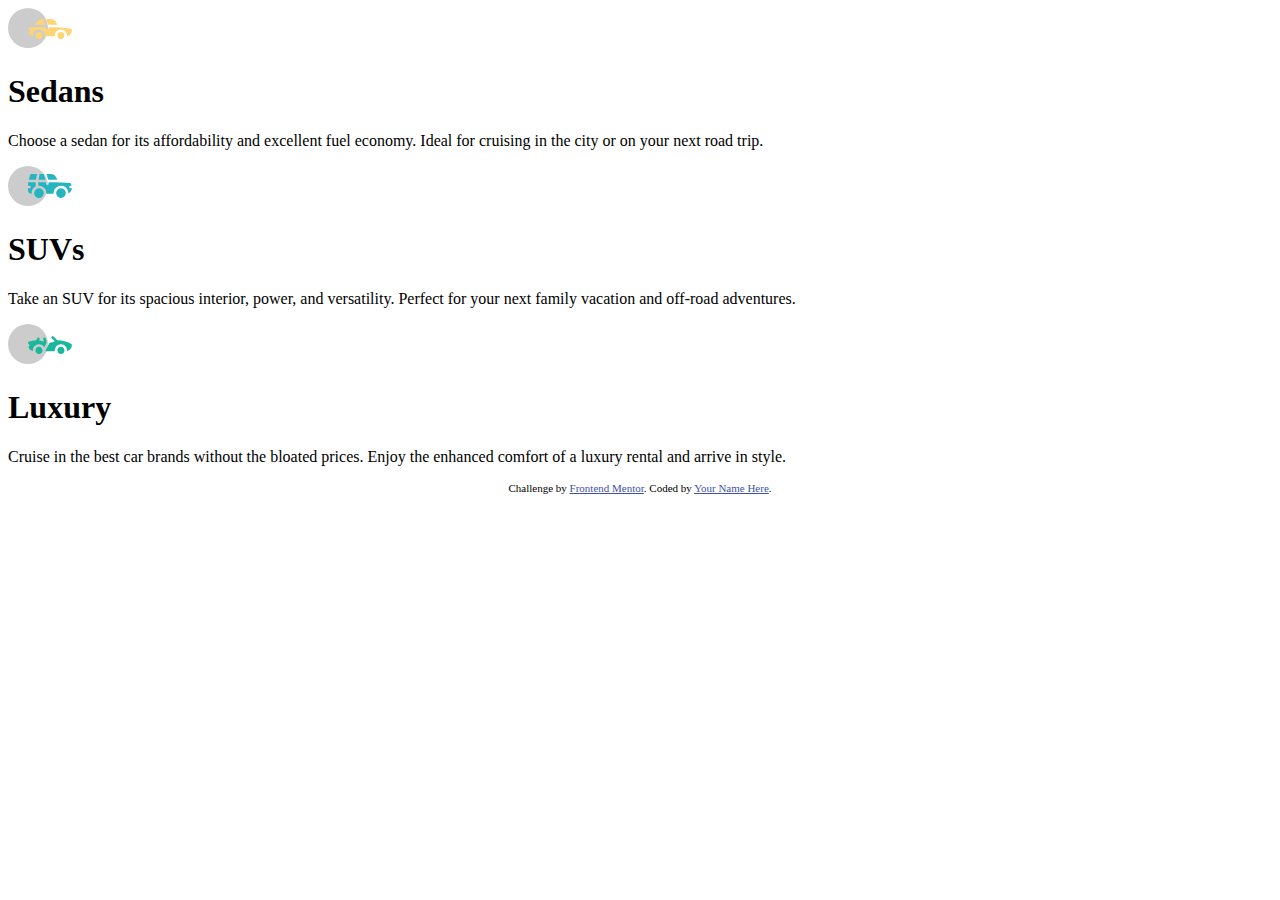
==== 3-column-preview-card-component-main/index.html @ d5c6065d "wrap vehicle types and description inside h1 and p tags" ====
<!DOCTYPE html>
<html lang="en">
<head>
  <meta charset="UTF-8">
  <meta name="viewport" content="width=device-width, initial-scale=1.0"> <!-- displays site properly based on user's device -->

  <link rel="preconnect" href="https://fonts.googleapis.com">
  <link rel="preconnect" href="https://fonts.gstatic.com" crossorigin>
  <link href="https://fonts.googleapis.com/css2?family=Lexend+Deca&display=swap" rel="stylesheet">
  <link href="https://fonts.googleapis.com/css2?family=Big+Shoulders+Display:wght@700&family=Lexend+Deca&display=swap" rel="stylesheet"> 

  <link rel="stylesheet" href="css/styles.css">
  <link rel="icon" type="image/png" sizes="32x32" href="./images/favicon-32x32.png">
  
  <title>Frontend Mentor | 3-column preview card component</title>

  <!-- Feel free to remove these styles or customise in your own stylesheet 👍 -->
  <style>
    .attribution { font-size: 11px; text-align: center; }
    .attribution a { color: hsl(228, 45%, 44%); }
  </style>
</head>
<body>
  
  <div>
    <div>
      <img src="images/icon-sedans.svg" alt="a green sedan icon">
      <h1>Sedans</h1>
      <p>Choose a sedan for its affordability and excellent fuel economy. Ideal for cruising in the city 
      or on your next road trip.</p>
    </div>
  
    <div>
      <img src="images/icon-suvs.svg" alt="a green SUV icon">
      <h1>SUVs</h1>
      <p>Take an SUV for its spacious interior, power, and versatility. Perfect for your next family vacation 
      and off-road adventures.</p>
    </div>

    <div>
      <img src="images/icon-luxury.svg" alt="a green luxury car icon">
      <h1>Luxury</h1>
      <p>Cruise in the best car brands without the bloated prices. Enjoy the enhanced comfort of a luxury 
      rental and arrive in style.</p>
    </div>
  </div>
  
  <div class="attribution">
    Challenge by <a href="https://www.frontendmentor.io?ref=challenge" target="_blank">Frontend Mentor</a>. 
    Coded by <a href="#">Your Name Here</a>.
  </div>
</body>
</html>
---- 3-column-preview-card-component-main/css/styles.css ----
/* mobile */
/* max-width: 375px; */

/* desktop */
/* max-width: 1440px; */

/* for later use: fonts */
    /* font-family: 'Big Shoulders Display', cursive;
    font-family: 'Lexend Deca', sans-serif; */

:root {
    --bright-orange: hsl(31, 77%, 52%);
    --dark-cyan: hsl(184, 100%, 22%);
    --very-dark-cyan: hsl(179, 100%, 13%);

    --transparent-white: hsla(0, 0%, 100%, 0.75);
    --very-light-gray: hsl(0, 0%, 95%);
}
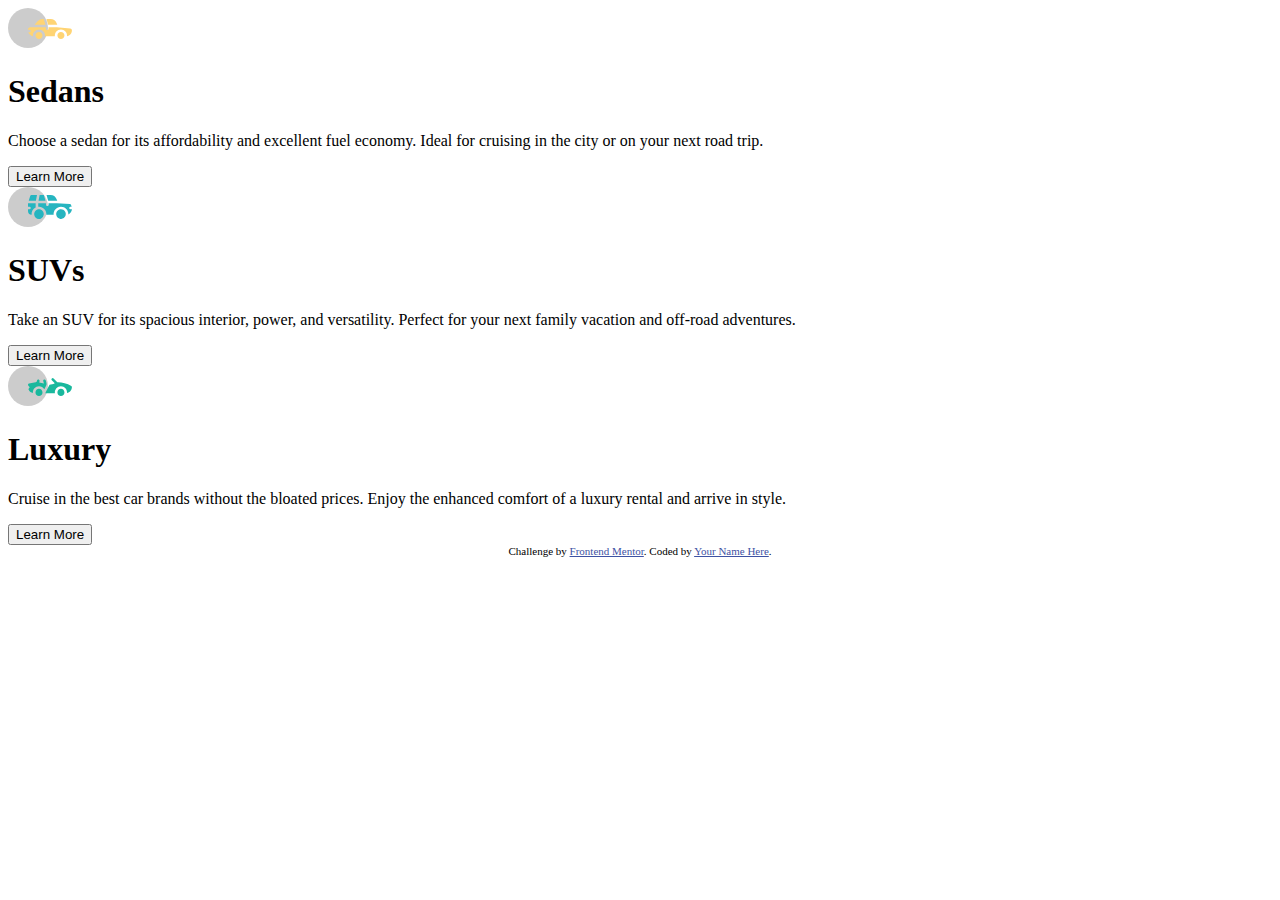
==== commit 4b0c551f: "add a Learn More button for each of 3 divs/columns" ====
--- a/3-column-preview-card-component-main/index.html
+++ b/3-column-preview-card-component-main/index.html
@@ -28,6 +28,7 @@
       <h1>Sedans</h1>
       <p>Choose a sedan for its affordability and excellent fuel economy. Ideal for cruising in the city 
       or on your next road trip.</p>
+      <button>Learn More</button>
     </div>
   
     <div>
@@ -35,6 +36,7 @@
       <h1>SUVs</h1>
       <p>Take an SUV for its spacious interior, power, and versatility. Perfect for your next family vacation 
       and off-road adventures.</p>
+      <button>Learn More</button>
     </div>
 
     <div>
@@ -42,6 +44,7 @@
       <h1>Luxury</h1>
       <p>Cruise in the best car brands without the bloated prices. Enjoy the enhanced comfort of a luxury 
       rental and arrive in style.</p>
+      <button>Learn More</button>
     </div>
   </div>
   
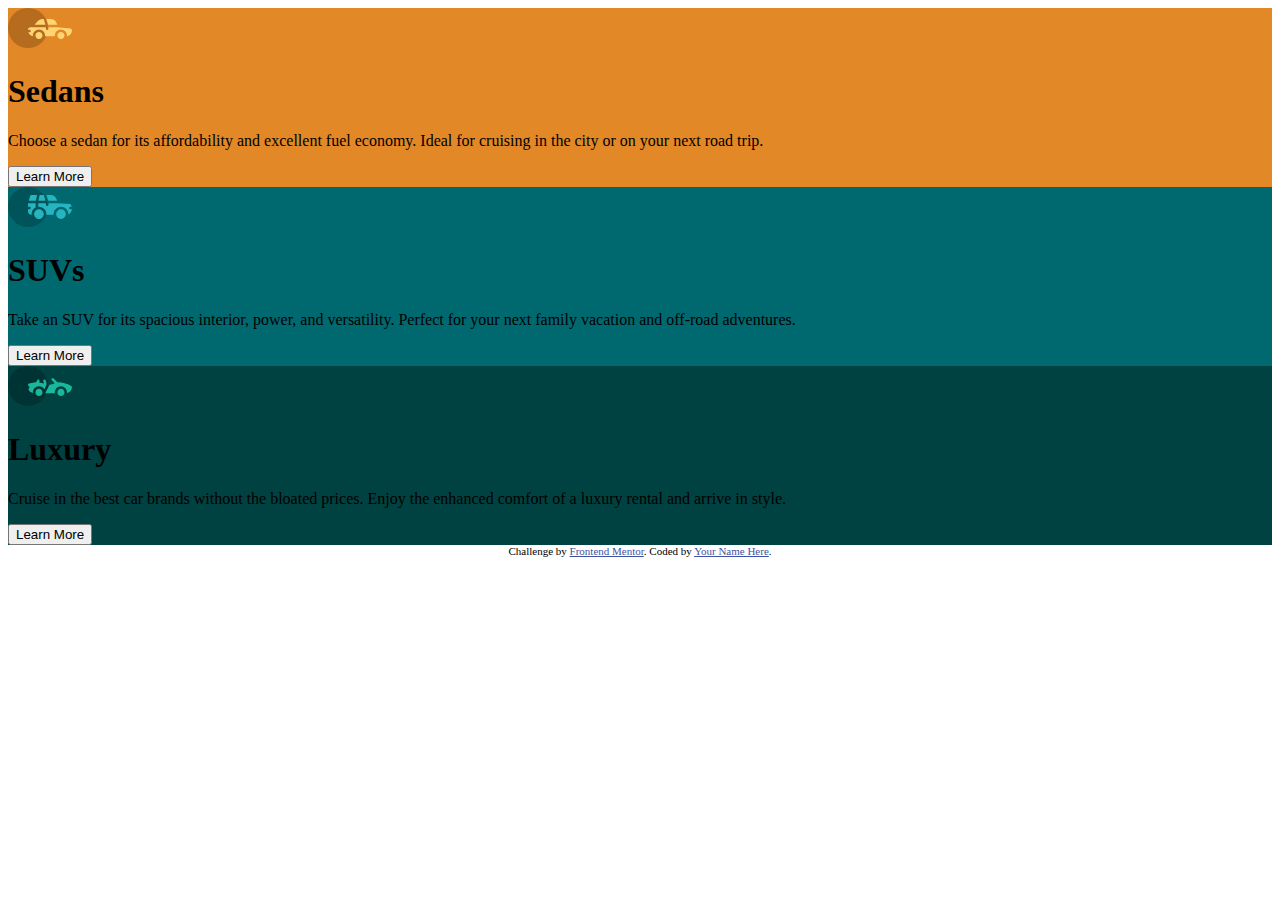
==== commit f19c402e: "replace div tag wrapping 3 divs with a main tag" ====
--- a/3-column-preview-card-component-main/index.html
+++ b/3-column-preview-card-component-main/index.html
@@ -22,8 +22,8 @@
 </head>
 <body>
   
-  <div>
-    <div>
+  <main>
+    <div class="sedan">
       <img src="images/icon-sedans.svg" alt="a green sedan icon">
       <h1>Sedans</h1>
       <p>Choose a sedan for its affordability and excellent fuel economy. Ideal for cruising in the city 
@@ -31,7 +31,7 @@
       <button>Learn More</button>
     </div>
   
-    <div>
+    <div class="suv">
       <img src="images/icon-suvs.svg" alt="a green SUV icon">
       <h1>SUVs</h1>
       <p>Take an SUV for its spacious interior, power, and versatility. Perfect for your next family vacation 
@@ -39,14 +39,14 @@
       <button>Learn More</button>
     </div>
 
-    <div>
+    <div class="luxury">
       <img src="images/icon-luxury.svg" alt="a green luxury car icon">
       <h1>Luxury</h1>
       <p>Cruise in the best car brands without the bloated prices. Enjoy the enhanced comfort of a luxury 
       rental and arrive in style.</p>
       <button>Learn More</button>
     </div>
-  </div>
+  </main>
   
   <div class="attribution">
     Challenge by <a href="https://www.frontendmentor.io?ref=challenge" target="_blank">Frontend Mentor</a>. 
--- a/3-column-preview-card-component-main/css/styles.css
+++ b/3-column-preview-card-component-main/css/styles.css
@@ -15,4 +15,16 @@
 
     --transparent-white: hsla(0, 0%, 100%, 0.75);
     --very-light-gray: hsl(0, 0%, 95%);
+}
+
+.sedan {
+    background-color: var(--bright-orange);
+}
+
+.suv {
+    background-color: var(--dark-cyan);
+}
+
+.luxury {
+    background-color: var(--very-dark-cyan);
 }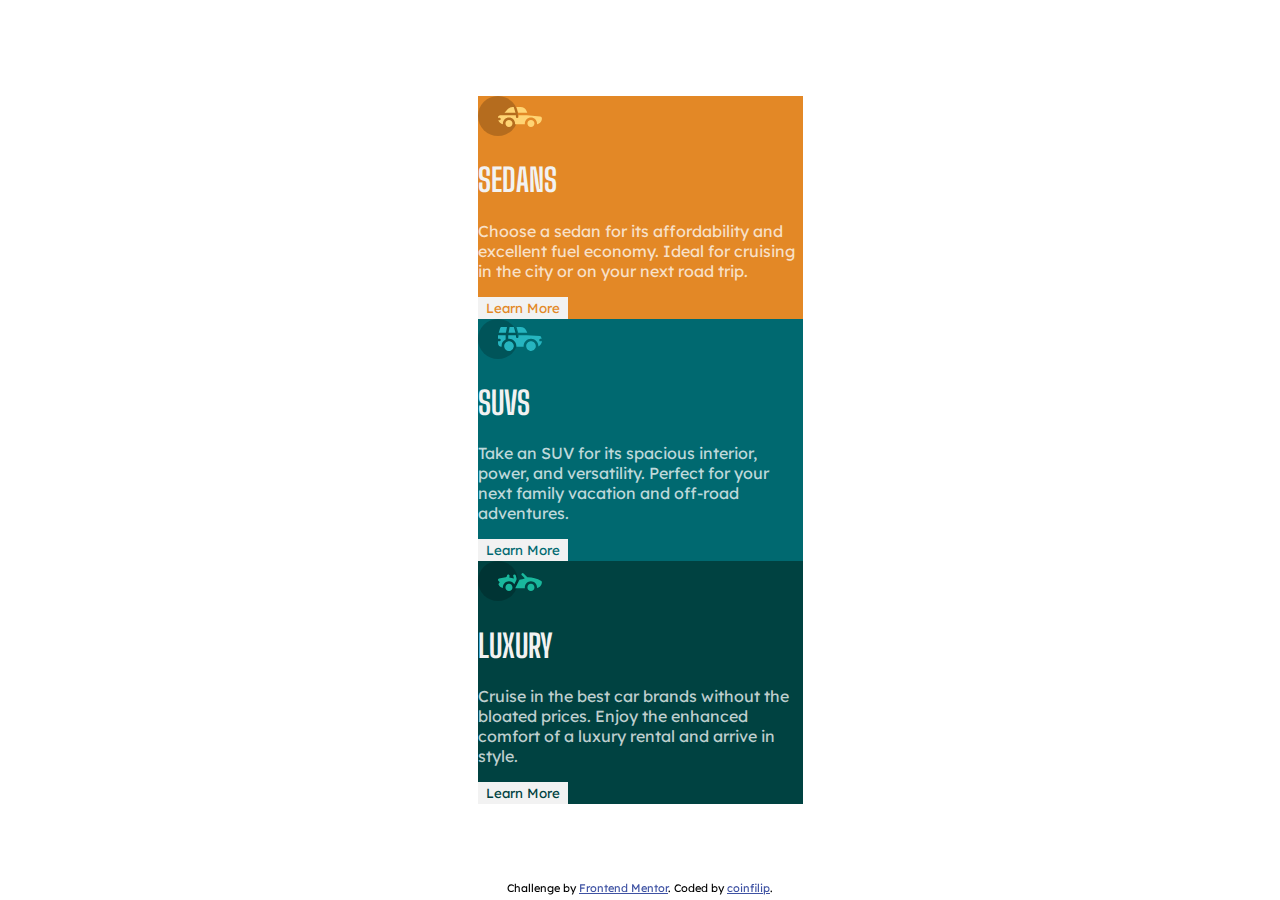
==== commit f14c723e: "add link to FM challenge and github profile for attribution, change font for attribution" ====
--- a/3-column-preview-card-component-main/index.html
+++ b/3-column-preview-card-component-main/index.html
@@ -13,12 +13,6 @@
   <link rel="icon" type="image/png" sizes="32x32" href="./images/favicon-32x32.png">
   
   <title>Frontend Mentor | 3-column preview card component</title>
-
-  <!-- Feel free to remove these styles or customise in your own stylesheet 👍 -->
-  <style>
-    .attribution { font-size: 11px; text-align: center; }
-    .attribution a { color: hsl(228, 45%, 44%); }
-  </style>
 </head>
 <body>
   
@@ -48,9 +42,9 @@
     </div>
   </main>
   
-  <div class="attribution">
-    Challenge by <a href="https://www.frontendmentor.io?ref=challenge" target="_blank">Frontend Mentor</a>. 
-    Coded by <a href="#">Your Name Here</a>.
-  </div>
+  <footer class="attribution">
+    Challenge by <a href="https://www.frontendmentor.io/challenges/3column-preview-card-component-pH92eAR2-" target="_blank">Frontend Mentor</a>. 
+    Coded by <a href="https://github.com/coinfilip" target="_blank">coinfilip</a>.
+  </footer>
 </body>
 </html>--- a/3-column-preview-card-component-main/css/styles.css
+++ b/3-column-preview-card-component-main/css/styles.css
@@ -4,27 +4,99 @@
 /* desktop */
 /* max-width: 1440px; */
 
-/* for later use: fonts */
-    /* font-family: 'Big Shoulders Display', cursive;
-    font-family: 'Lexend Deca', sans-serif; */
-
 :root {
+    /* Primary */
     --bright-orange: hsl(31, 77%, 52%);
     --dark-cyan: hsl(184, 100%, 22%);
     --very-dark-cyan: hsl(179, 100%, 13%);
 
+    /* Neutral */
     --transparent-white: hsla(0, 0%, 100%, 0.75);
     --very-light-gray: hsl(0, 0%, 95%);
 }
 
+* {
+    box-sizing: border-box;
+}
+
+body {
+    margin: 0;
+    display: flex;
+    height: 100vh;
+    align-items: center;
+    justify-content: center;
+}
+
+main {
+    display: flex;
+}
+
+
+
+@media screen, (min-width: 375px) and (max-width: 1439px) {
+    main {
+        max-width: 325px;
+        flex-direction: column;
+    }    
+}
+
+@media screen and (min-width: 1440px) {
+    main {
+        max-width: 920px;
+        flex-direction: row;
+    }    
+}
+
+
+
 .sedan {
     background-color: var(--bright-orange);
+    color: var(--bright-orange);
 }
 
 .suv {
     background-color: var(--dark-cyan);
+    color: var(--dark-cyan);
 }
 
 .luxury {
     background-color: var(--very-dark-cyan);
+    color: var(--very-dark-cyan);
+}
+
+
+
+div h1 {
+    font-family: 'Big Shoulders Display', cursive;
+    text-transform: uppercase;
+    color: var(--very-light-gray);
+}
+
+div p {
+    font-family: 'Lexend Deca', sans-serif;
+    color: var(--transparent-white);
+}
+
+div button {
+    font-family: 'Lexend Deca', sans-serif;
+    background-color: var(--very-light-gray);
+    border: 2px solid var(--very-light-gray);
+    cursor: pointer;
+    color: inherit;
+}
+
+
+
+/* Attribution/Footer section */
+
+.attribution { 
+    font-family: 'Lexend Deca', sans-serif;
+    position: fixed;
+    bottom: 5px;
+    width: 100vw;
+    font-size: 11px; 
+    text-align: center; 
+}
+.attribution a { 
+    color: hsl(228, 45%, 44%); 
 }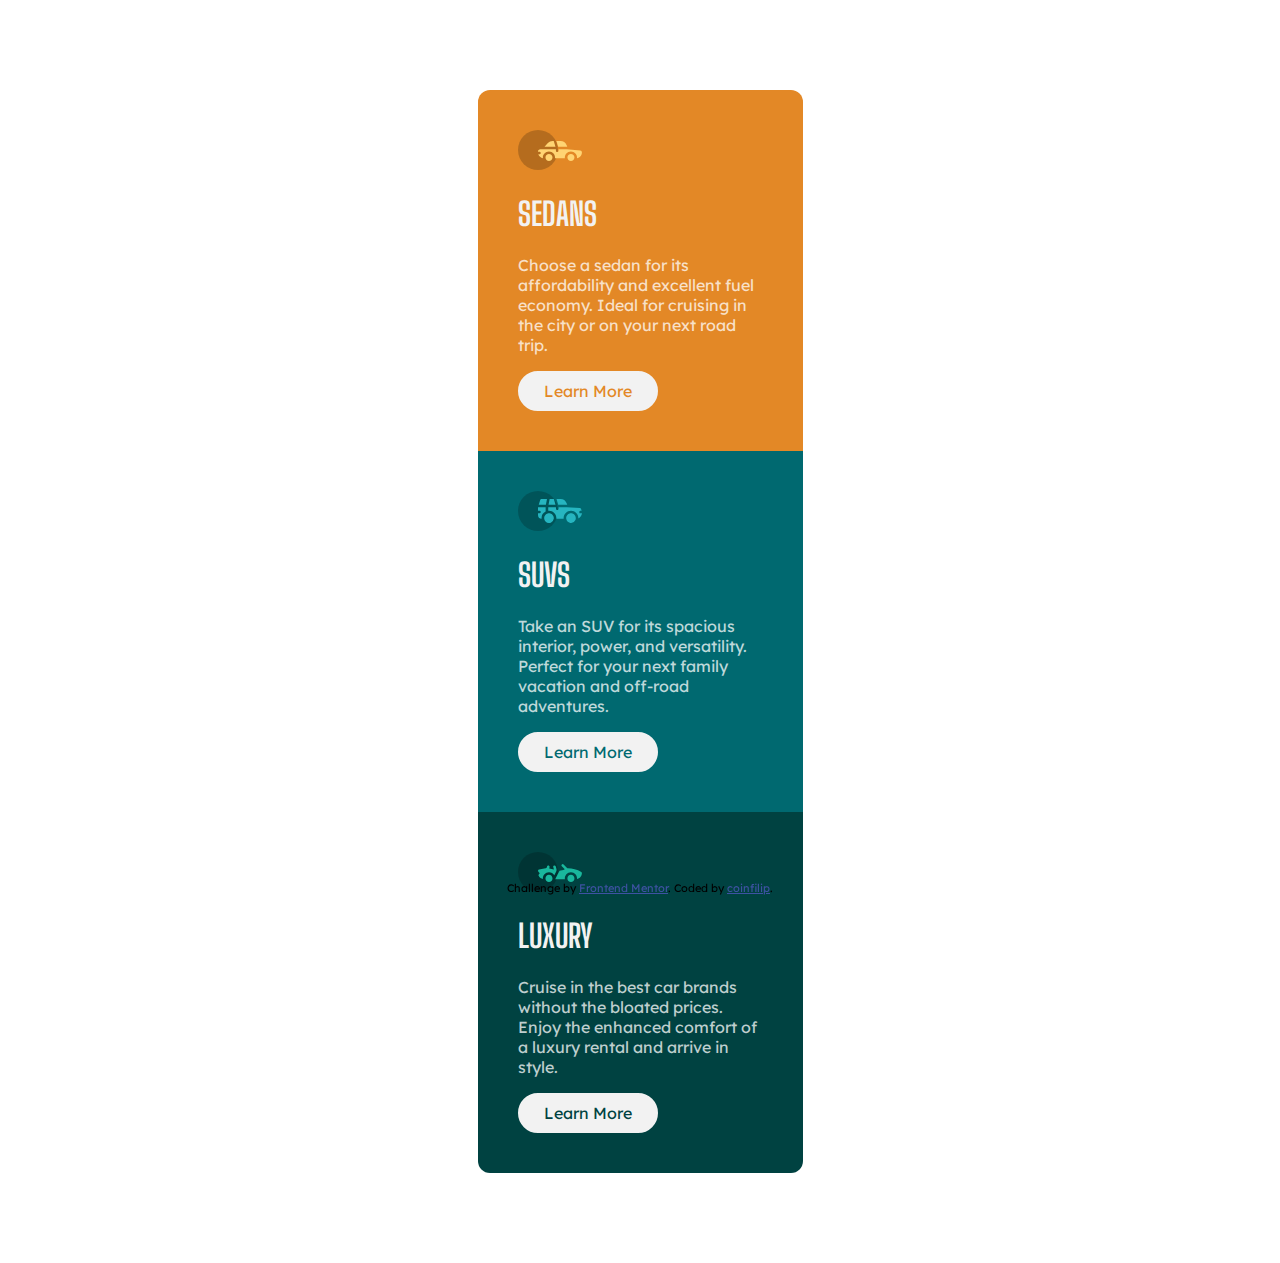
==== commit b47f6b01: "replace div to section, flex 2 divs inside" ====
--- a/3-column-preview-card-component-main/index.html
+++ b/3-column-preview-card-component-main/index.html
@@ -17,29 +17,41 @@
 <body>
   
   <main>
-    <div class="sedan">
-      <img src="images/icon-sedans.svg" alt="a green sedan icon">
-      <h1>Sedans</h1>
-      <p>Choose a sedan for its affordability and excellent fuel economy. Ideal for cruising in the city 
-      or on your next road trip.</p>
-      <button>Learn More</button>
-    </div>
+    <section class="sedan">
+      <div class="top">
+        <img src="images/icon-sedans.svg" alt="a green sedan icon">
+        <h1>Sedans</h1>
+        <p>Choose a sedan for its affordability and excellent fuel economy. Ideal for cruising in the city 
+        or on your next road trip.</p>
+      </div>
+      <div class="bottom">
+        <button>Learn More</button>
+      </div>
+    </section>
   
-    <div class="suv">
-      <img src="images/icon-suvs.svg" alt="a green SUV icon">
-      <h1>SUVs</h1>
-      <p>Take an SUV for its spacious interior, power, and versatility. Perfect for your next family vacation 
-      and off-road adventures.</p>
-      <button>Learn More</button>
-    </div>
+    <section class="suv">
+      <div class="top">
+        <img src="images/icon-suvs.svg" alt="a green SUV icon">
+        <h1>SUVs</h1>
+        <p>Take an SUV for its spacious interior, power, and versatility. Perfect for your next family vacation 
+        and off-road adventures.</p>
+      </div>
+      <div class="bottom">
+        <button>Learn More</button>
+      </div>
+    </section>
 
-    <div class="luxury">
-      <img src="images/icon-luxury.svg" alt="a green luxury car icon">
-      <h1>Luxury</h1>
-      <p>Cruise in the best car brands without the bloated prices. Enjoy the enhanced comfort of a luxury 
+    <section class="luxury">
+      <div class="top">
+        <img src="images/icon-luxury.svg" alt="a green luxury car icon">
+        <h1>Luxury</h1>
+        <p>Cruise in the best car brands without the bloated prices. Enjoy the enhanced comfort of a luxury 
       rental and arrive in style.</p>
-      <button>Learn More</button>
-    </div>
+      </div>
+      <div class="bottom">
+        <button>Learn More</button>
+      </div>
+    </section>
   </main>
   
   <footer class="attribution">
--- a/3-column-preview-card-component-main/css/styles.css
+++ b/3-column-preview-card-component-main/css/styles.css
@@ -22,9 +22,10 @@
 body {
     margin: 0;
     display: flex;
-    height: 100vh;
+    min-height: 100vh;
     align-items: center;
     justify-content: center;
+    flex-wrap: wrap;
 }
 
 main {
@@ -37,14 +38,38 @@
     main {
         max-width: 325px;
         flex-direction: column;
-    }    
+        margin: 90px 0;
+    }
+
+    .sedan {
+        border-radius: 0.75em 0.75em 0 0;
+    }
+
+    .luxury {
+        border-radius: 0 0 0.75em 0.75em;
+    }
 }
 
 @media screen and (min-width: 1440px) {
     main {
         max-width: 920px;
+        min-height: 500px;
         flex-direction: row;
-    }    
+    }
+
+    section {
+        display: flex;
+        flex-direction: column;
+        justify-content: space-between;
+    }
+
+    .sedan {
+        border-radius: 0.75em 0 0 0.75em;
+    }
+
+    .luxury {
+        border-radius: 0 0.75em 0.75em 0;
+    }
 }
 
 
@@ -66,23 +91,30 @@
 
 
 
-div h1 {
+main section {
+    padding: 40px;
+}
+
+section h1 {
     font-family: 'Big Shoulders Display', cursive;
     text-transform: uppercase;
     color: var(--very-light-gray);
 }
 
-div p {
+section p {
     font-family: 'Lexend Deca', sans-serif;
     color: var(--transparent-white);
 }
 
-div button {
+section button {
     font-family: 'Lexend Deca', sans-serif;
+    font-size: 1em;
     background-color: var(--very-light-gray);
     border: 2px solid var(--very-light-gray);
+    border-radius: 1.5em;
     cursor: pointer;
     color: inherit;
+    padding: 0.5em 1.5em;
 }
 
 
